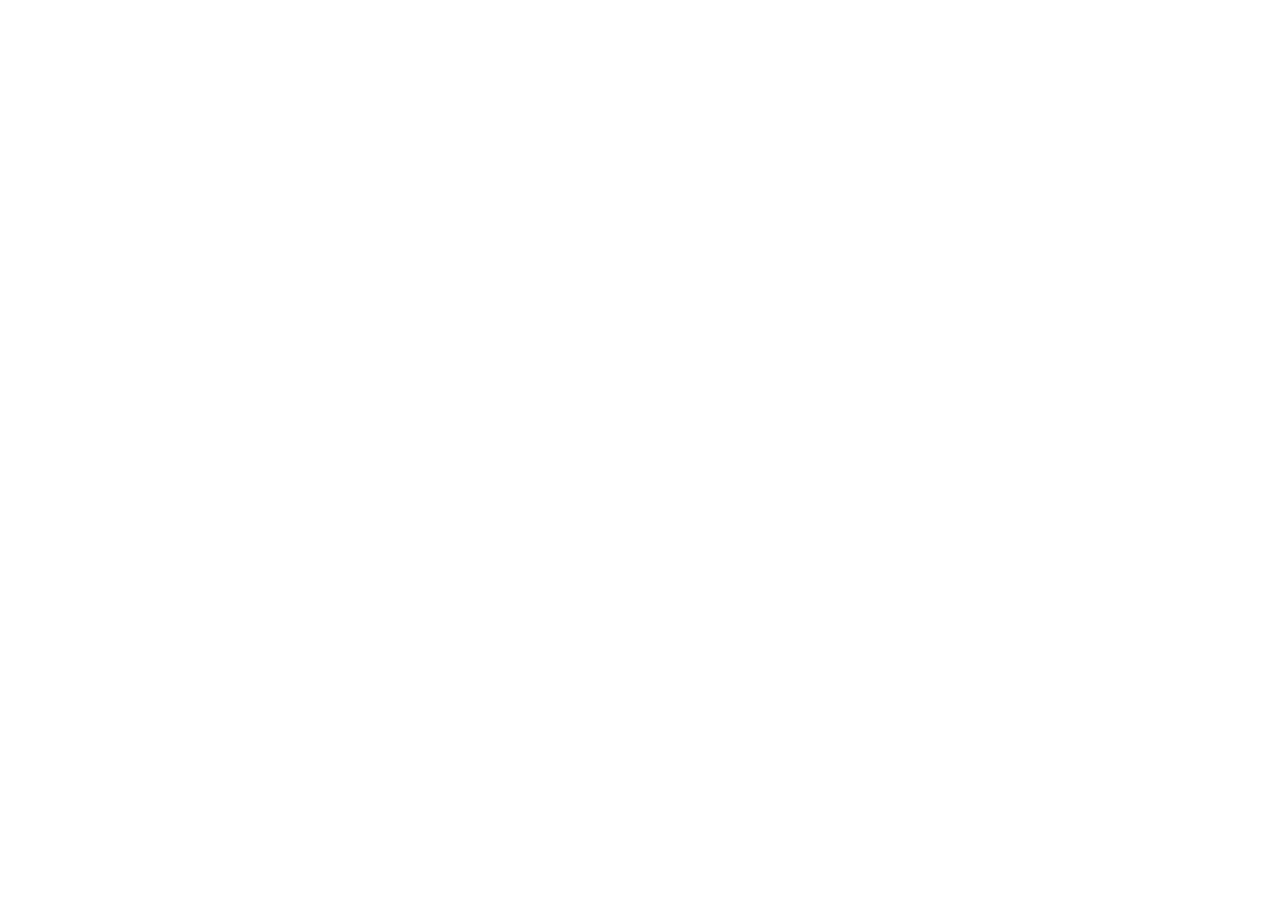
==== memory.html @ 63083161 "add memory" ====
<!DOCTYPE html>
<html lang="en">
<head>
  <meta charset="UTF-8" />
  <meta name="viewport" content="width=device-width, initial-scale=1.0" />
  <title>Group Memory | X-NLP Lab</title>
  <link rel="stylesheet" href="styles.css" />
</head>
<body data-page="memory">
  <main id="page-root"></main>
  <script src="data.js"></script>
  <script src="site.js"></script>
</body>
</html>
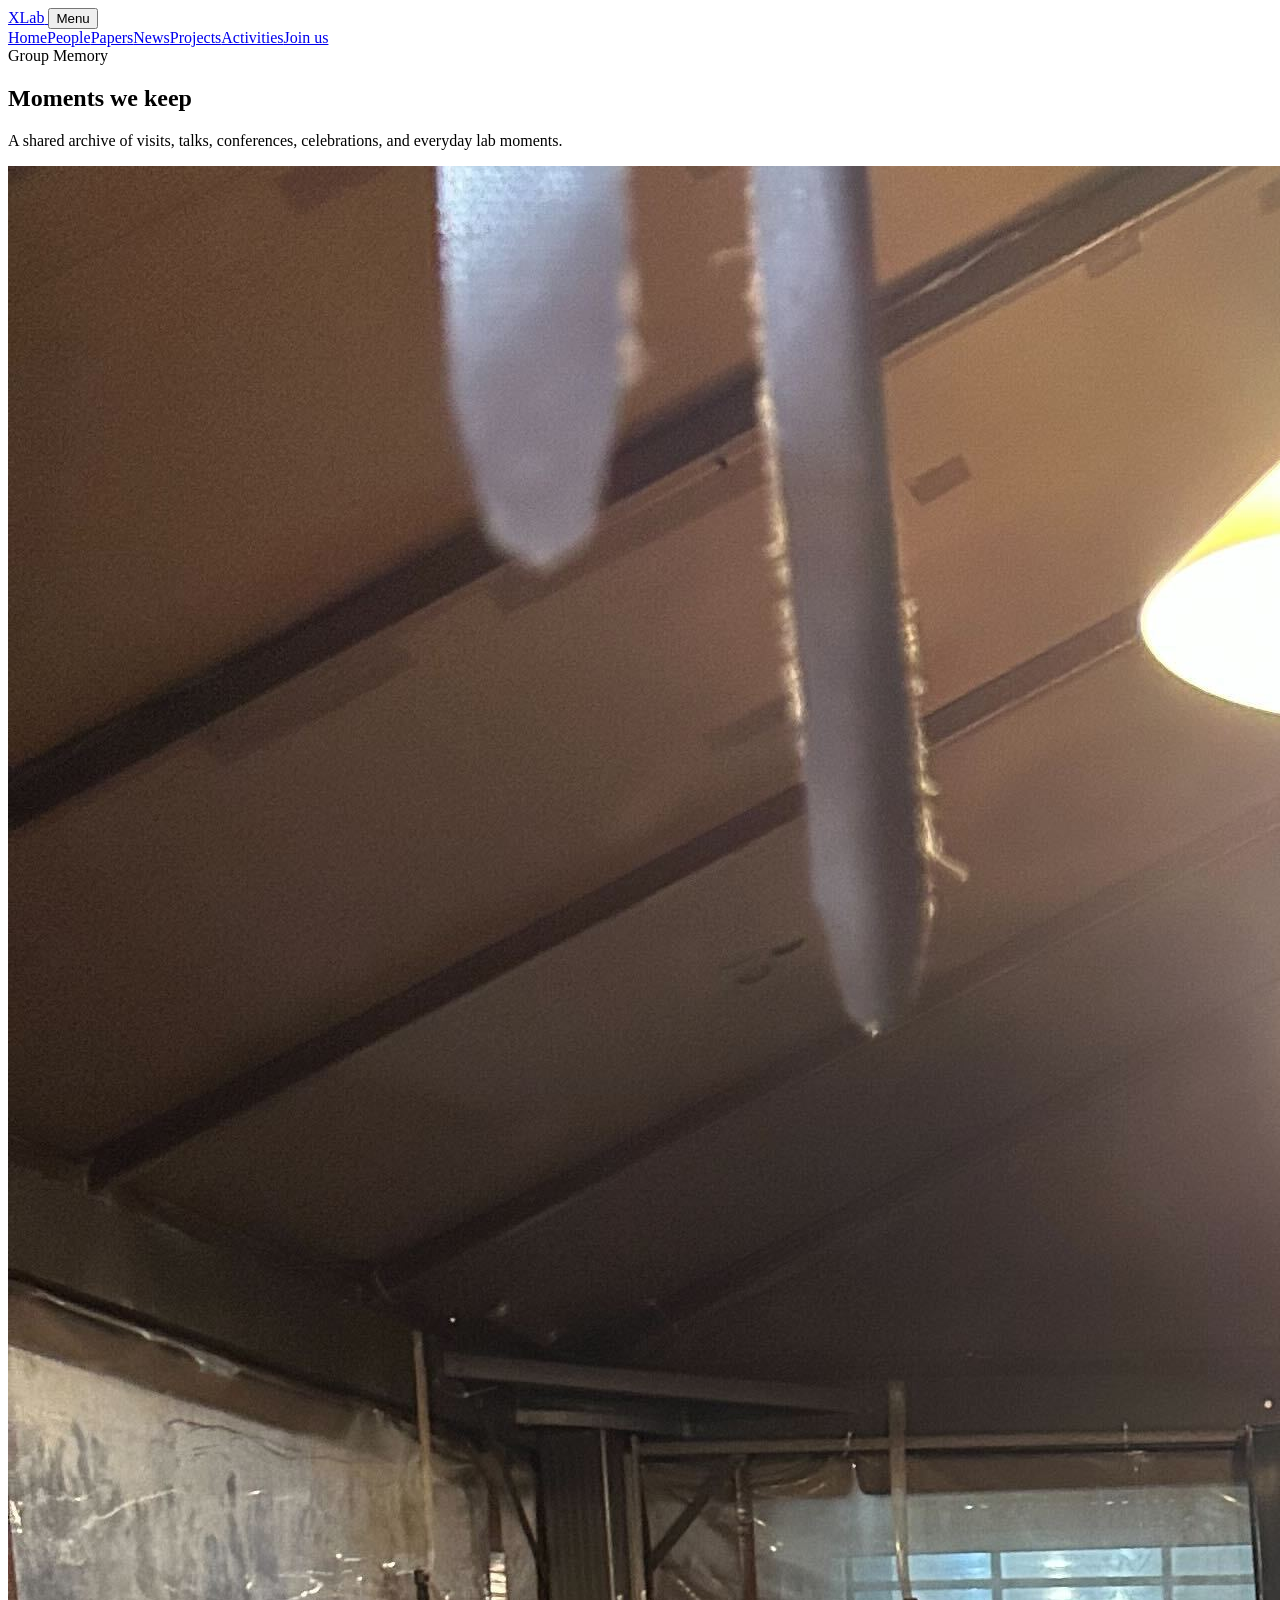
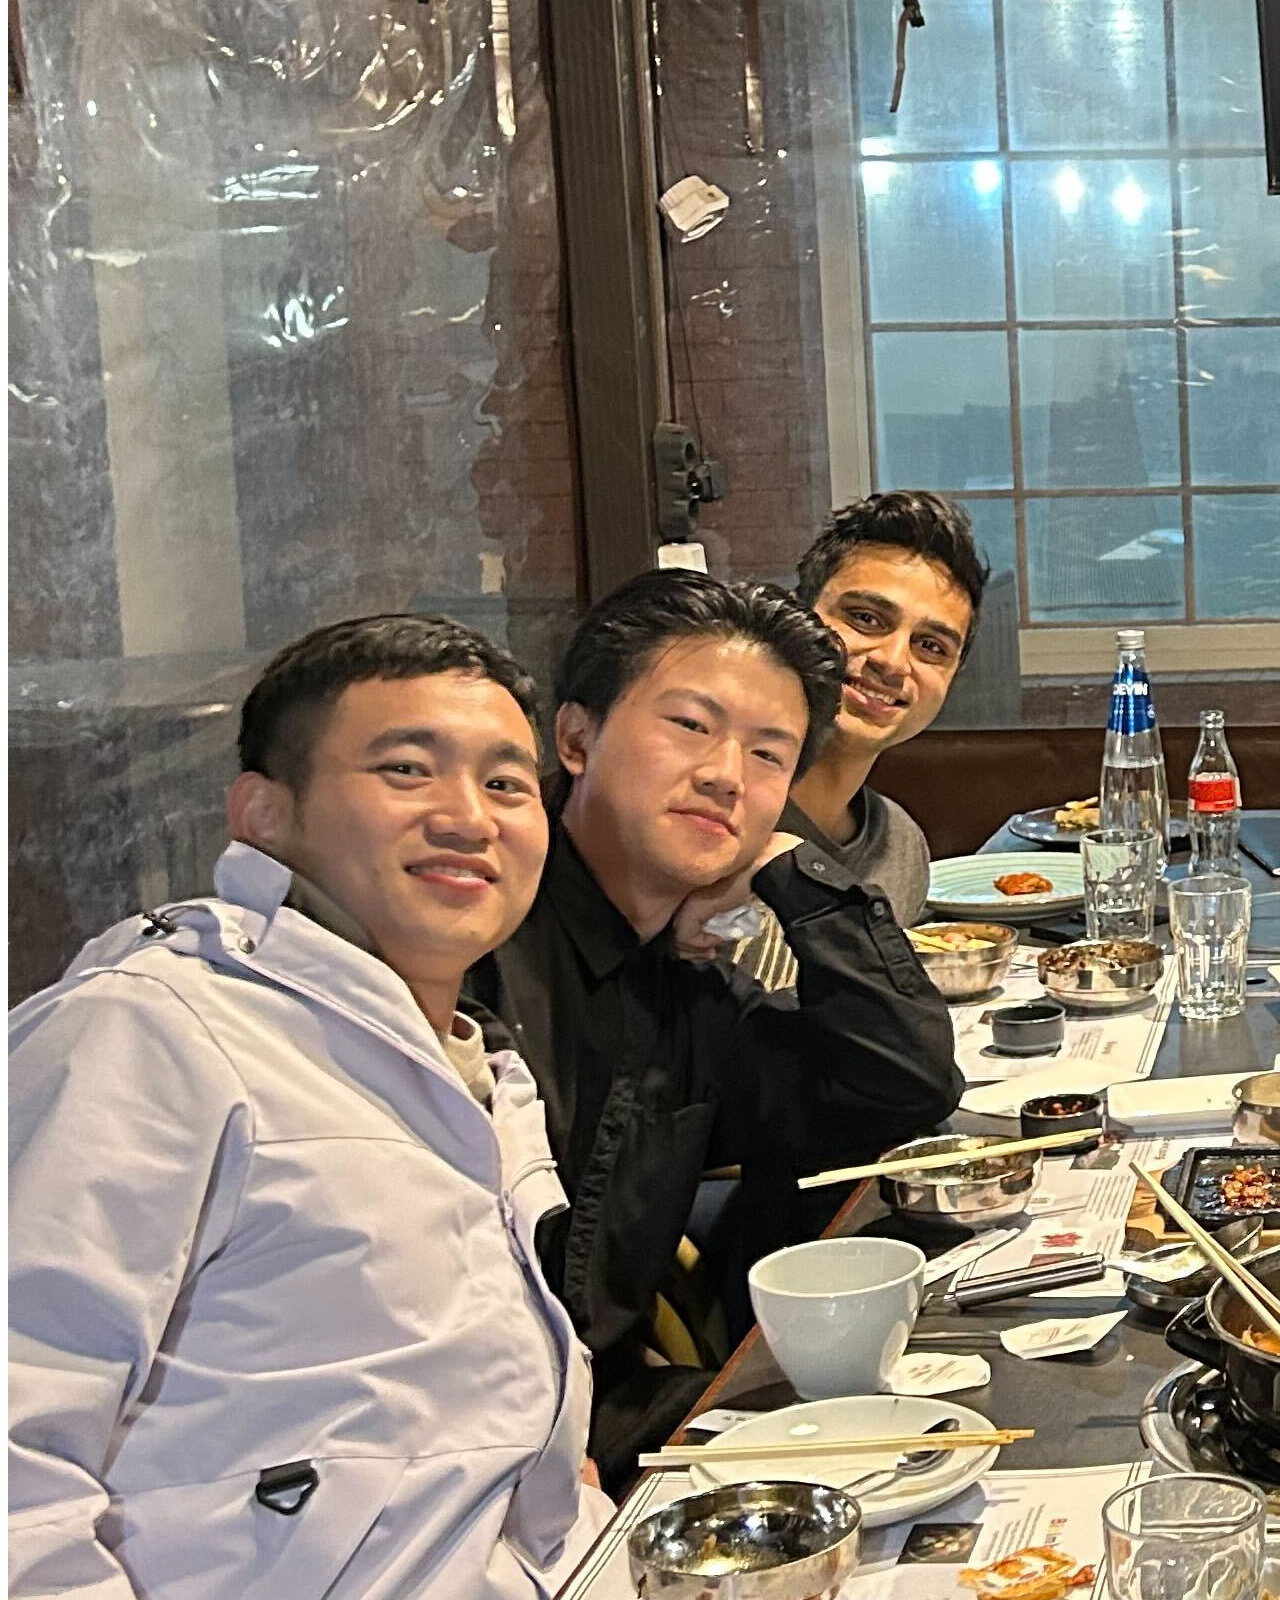
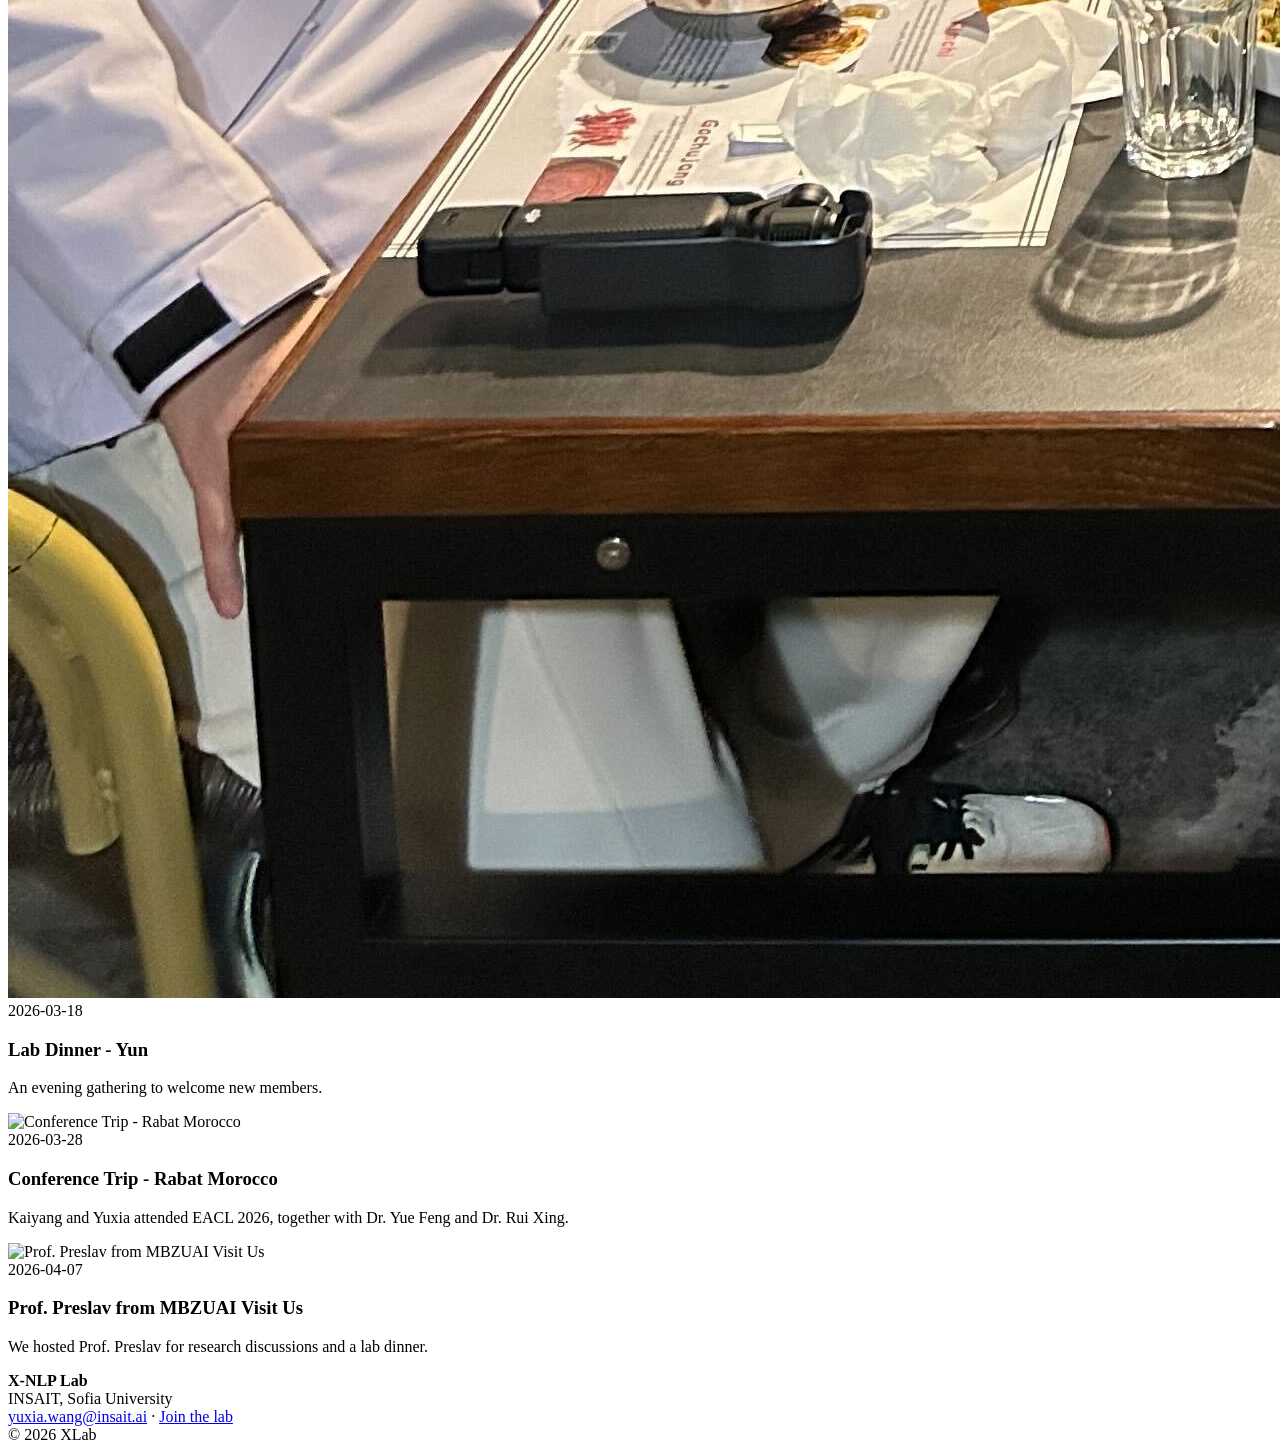
==== commit 756e51bf: "fix memory" ====
--- a/memory.html
+++ b/memory.html
@@ -4,11 +4,11 @@
   <meta charset="UTF-8" />
   <meta name="viewport" content="width=device-width, initial-scale=1.0" />
   <title>Group Memory | X-NLP Lab</title>
-  <link rel="stylesheet" href="styles.css" />
+  <link rel="stylesheet" href="ssets/css/styles.css" />
 </head>
 <body data-page="memory">
   <main id="page-root"></main>
-  <script src="data.js"></script>
-  <script src="site.js"></script>
+  <script src="assets/js/data.js"></script>
+  <script src="assets/js/site.js"></script>
 </body>
 </html>
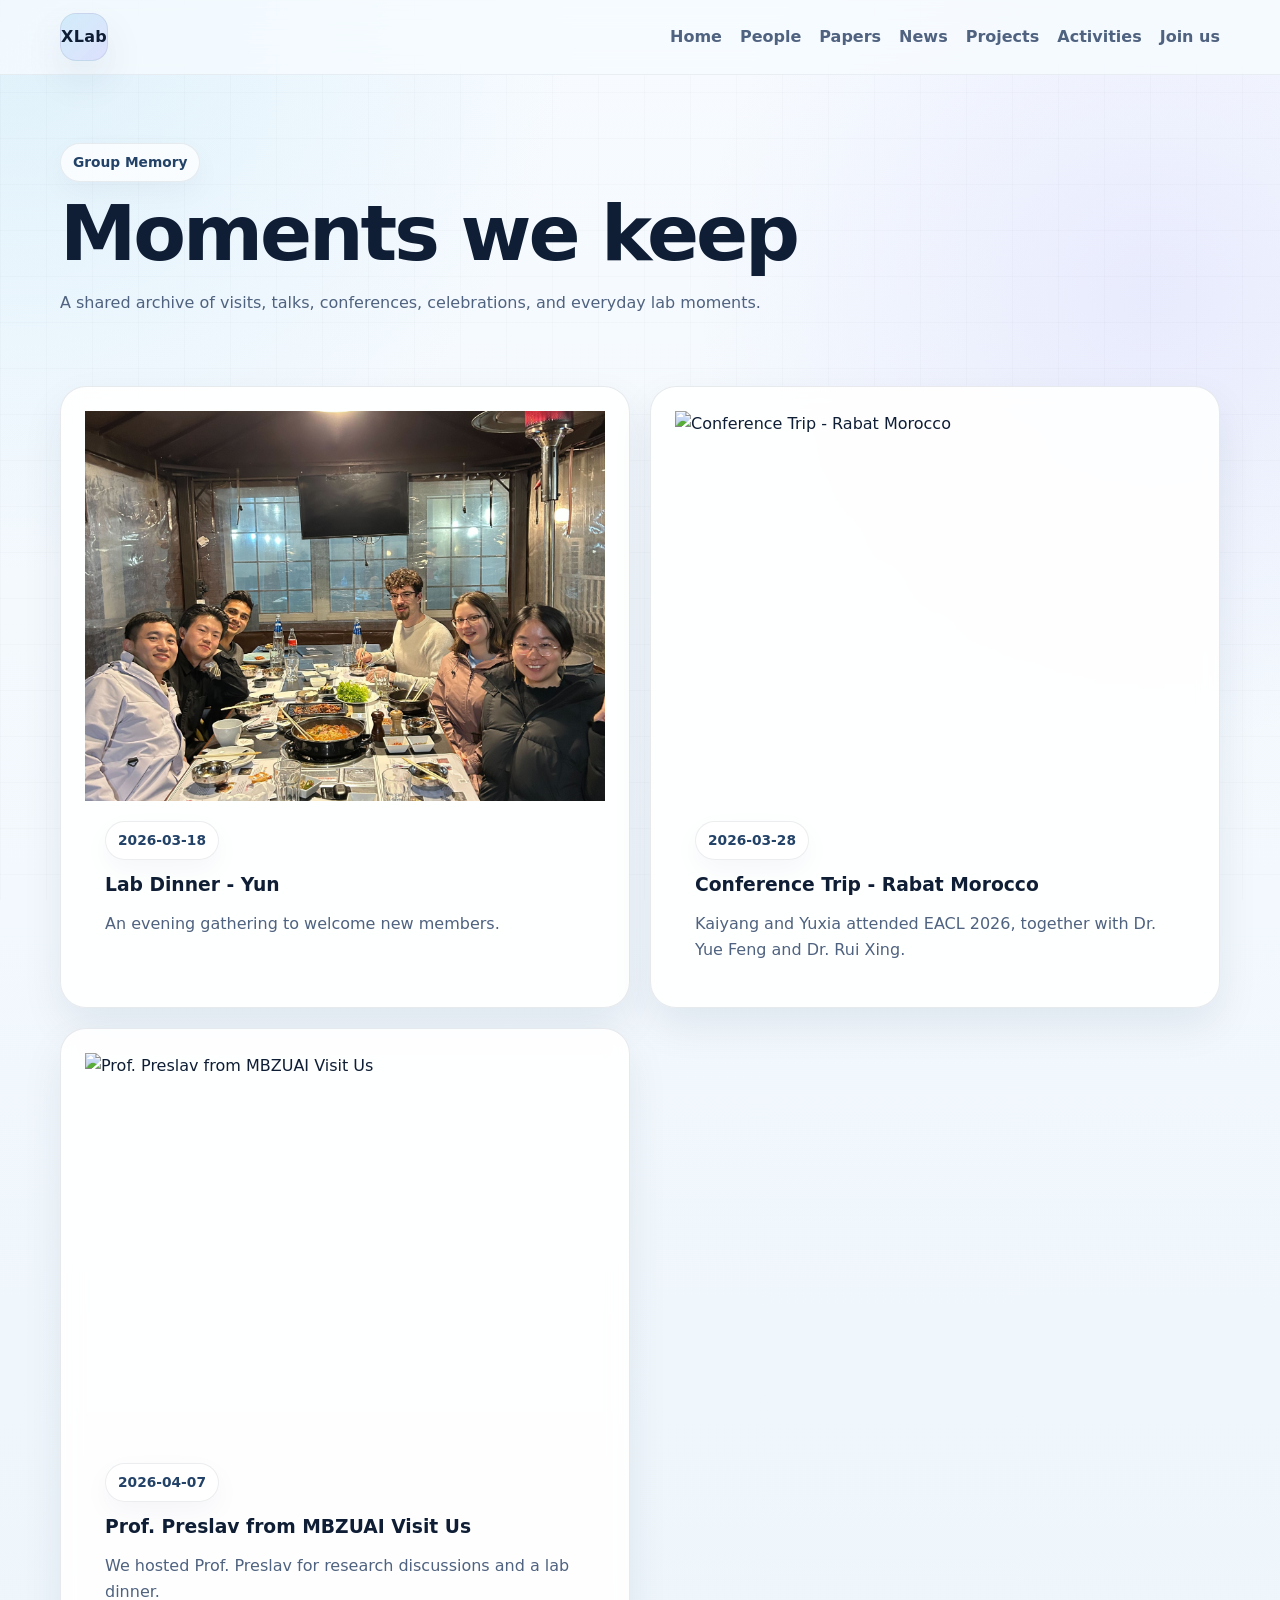
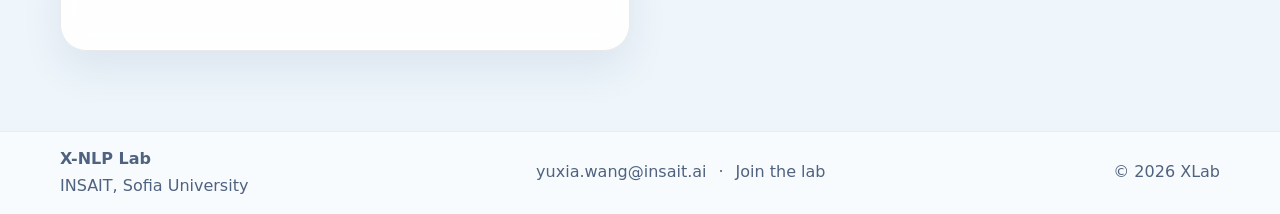
==== commit 307b6520: "update memory" ====
--- a/memory.html
+++ b/memory.html
@@ -4,7 +4,7 @@
   <meta charset="UTF-8" />
   <meta name="viewport" content="width=device-width, initial-scale=1.0" />
   <title>Group Memory | X-NLP Lab</title>
-  <link rel="stylesheet" href="ssets/css/styles.css" />
+  <link rel="stylesheet" href="assets/css/styles.css" />
 </head>
 <body data-page="memory">
   <main id="page-root"></main>
--- a/assets/css/styles.css
+++ b/assets/css/styles.css
@@ -0,0 +1,851 @@
+:root {
+  --bg: #f7fbff;
+  --bg-soft: #eef5fb;
+  --surface: rgba(255, 255, 255, 0.9);
+  --surface-strong: rgba(255, 255, 255, 0.97);
+  --line: rgba(10, 26, 54, 0.09);
+  --text: #0f1e35;
+  --muted: #4f627f;
+  --accent: #2aa9e0;
+  --accent-2: #7a6ff2;
+  --warm: #ffb86b;
+  --success: #2fae7c;
+  --shadow: 0 18px 42px rgba(17, 37, 75, 0.08);
+  --radius: 26px;
+  --container: min(1160px, calc(100% - 32px));
+}
+
+* { box-sizing: border-box; }
+
+html { scroll-behavior: smooth; }
+
+body {
+  margin: 0;
+  font-family: "Inter", system-ui, -apple-system, BlinkMacSystemFont, "Segoe UI", sans-serif;
+  color: var(--text);
+  background:
+    radial-gradient(circle at top left, rgba(42, 169, 224, 0.12), transparent 26%),
+    radial-gradient(circle at 90% 16%, rgba(122, 111, 242, 0.11), transparent 24%),
+    linear-gradient(180deg, #f7fbff 0%, #edf5fb 100%);
+  line-height: 1.65;
+  overflow-x: hidden;
+}
+
+body::before {
+  content: "";
+  position: fixed;
+  inset: 0;
+  background-image:
+    linear-gradient(rgba(12, 31, 61, 0.04) 1px, transparent 1px),
+    linear-gradient(90deg, rgba(12, 31, 61, 0.04) 1px, transparent 1px);
+  background-size: 46px 46px;
+  opacity: 0.45;
+  pointer-events: none;
+  z-index: -3;
+}
+
+a { color: inherit; text-decoration: none; }
+img { display: block; max-width: 100%; }
+
+.container { width: var(--container); margin-inline: auto; }
+
+.site-header {
+  position: sticky;
+  top: 0;
+  z-index: 30;
+  backdrop-filter: blur(18px);
+  background: rgba(247, 251, 255, 0.78);
+  border-bottom: 1px solid rgba(10, 26, 54, 0.06);
+}
+
+.nav-wrap {
+  min-height: 74px;
+  display: flex;
+  align-items: center;
+  justify-content: space-between;
+  gap: 20px;
+}
+
+.brand {
+  width: 48px;
+  height: 48px;
+  border-radius: 16px;
+  display: grid;
+  place-items: center;
+  font-weight: 800;
+  letter-spacing: 0.02em;
+  background: linear-gradient(135deg, rgba(42, 169, 224, 0.16), rgba(122, 111, 242, 0.18));
+  border: 1px solid rgba(10, 26, 54, 0.08);
+  box-shadow: var(--shadow);
+}
+
+.nav {
+  display: flex;
+  gap: 18px;
+  flex-wrap: wrap;
+}
+
+.nav a {
+  color: var(--muted);
+  font-weight: 600;
+  transition: color 0.2s ease, transform 0.2s ease;
+}
+
+.nav a:hover,
+.nav a.active {
+  color: var(--text);
+  transform: translateY(-1px);
+}
+
+.menu-button {
+  display: none;
+  background: var(--surface);
+  border: 1px solid var(--line);
+  color: var(--text);
+  border-radius: 14px;
+  padding: 9px 12px;
+  font: inherit;
+}
+
+.hero, .page-hero {
+  padding-top: 68px;
+  padding-bottom: 30px;
+}
+
+.hero {
+  display: grid;
+  grid-template-columns: 1.08fr 0.92fr;
+  gap: 26px;
+  align-items: center;
+}
+
+.page-hero h1, .hero h1 {
+  font-size: clamp(2.8rem, 6vw, 5rem);
+  line-height: 1.04;
+  margin: 12px 0 14px;
+  letter-spacing: -0.04em;
+}
+
+.hero-tagline {
+  font-size: clamp(1.1rem, 2.6vw, 1.46rem);
+  color: #213a63;
+  font-weight: 700;
+  margin: 0 0 10px;
+}
+
+.hero-text, .page-hero p, .section-head p, .card p, .map-note, .person-role, .paper-venue, .footer-wrap, .connection-card p, .activity-copy p {
+  color: var(--muted);
+}
+
+.eyebrow, .chip, .timeline-date, .tag {
+  display: inline-flex;
+  align-items: center;
+  gap: 8px;
+  width: fit-content;
+  border-radius: 999px;
+  padding: 7px 12px;
+  font-size: 0.86rem;
+  font-weight: 700;
+  border: 1px solid rgba(10, 26, 54, 0.08);
+  background: rgba(255, 255, 255, 0.74);
+  color: #234268;
+  box-shadow: 0 10px 28px rgba(17, 37, 75, 0.04);
+}
+
+.eyebrow.light {
+  background: rgba(42, 169, 224, 0.1);
+}
+
+.button {
+  display: inline-flex;
+  align-items: center;
+  justify-content: center;
+  min-height: 46px;
+  padding: 0 18px;
+  border-radius: 14px;
+  font-weight: 700;
+  transition: transform 0.18s ease, box-shadow 0.18s ease;
+}
+
+.button:hover {
+  transform: translateY(-1px);
+  box-shadow: 0 10px 24px rgba(17, 37, 75, 0.08);
+}
+
+.button.primary {
+  background: linear-gradient(135deg, var(--accent), var(--accent-2));
+  color: #fff;
+}
+
+.button.secondary, .button.tertiary {
+  background: rgba(255, 255, 255, 0.78);
+  border: 1px solid var(--line);
+}
+
+.hero-actions, .footer-links, .tag-row {
+  display: flex;
+  flex-wrap: wrap;
+  gap: 12px;
+}
+
+.mini-stats {
+  list-style: none;
+  padding: 0;
+  margin: 30px 0 0;
+  display: grid;
+  grid-template-columns: repeat(4, minmax(0, 1fr));
+  gap: 14px;
+}
+
+.mini-stats li, .card, .hero-card {
+  background: var(--surface);
+  border: 1px solid var(--line);
+  box-shadow: var(--shadow);
+}
+
+.mini-stats li {
+  border-radius: 20px;
+  padding: 18px;
+}
+
+.mini-stats strong {
+  display: block;
+  font-size: 1.4rem;
+}
+
+.mini-stats span {
+  color: var(--muted);
+}
+
+.hero-panel { min-width: 0; }
+
+.hero-card {
+  border-radius: 30px;
+  overflow: hidden;
+  padding: 22px;   /* ← ADD THIS */
+}
+
+.hero-card img {
+  width: 100%;
+  aspect-ratio: 16 / 10;
+  object-fit: cover;
+  border-radius: 20px;   /* optional but looks better */
+}
+
+.hero-card-body {
+  padding: 22px;
+}
+
+.hero-card-body h2 {
+  margin: 8px 0;
+}
+
+.section {
+  padding: 24px 0 54px;
+}
+
+.section-head {
+  max-width: 800px;
+  margin-bottom: 24px;
+}
+
+.section-head h2 {
+  font-size: clamp(2rem, 4vw, 3rem);
+  margin: 10px 0;
+  letter-spacing: -0.03em;
+}
+
+.topic-grid, .people-grid, .project-grid, .activity-grid, .connections-grid {
+  display: grid;
+  gap: 20px;
+}
+
+.topic-grid {
+  grid-template-columns: repeat(4, minmax(0, 1fr));
+}
+
+.people-grid {
+  grid-template-columns: repeat(4, minmax(0, 1fr));
+}
+
+.project-grid, .connections-grid {
+  grid-template-columns: repeat(3, minmax(0, 1fr));
+}
+
+.activity-grid {
+  grid-template-columns: repeat(3, minmax(0, 1fr));
+}
+
+.activity-link {
+  text-decoration: none;
+  color: inherit;
+  transition: transform 0.2s ease, box-shadow 0.2s ease;
+}
+
+.activity-link:hover {
+  transform: translateY(-4px);
+  box-shadow: 0 22px 48px rgba(17, 37, 75, 0.12);
+}
+
+.memory-list {
+  display: grid;
+  grid-template-columns: repeat(2, minmax(0, 1fr));
+  gap: 20px;
+}
+
+.memory-item {
+  padding: 0;
+  overflow: hidden;
+  display: block;
+}
+
+.memory-image img {
+  width: 100%;
+  aspect-ratio: 4 / 3;
+  object-fit: cover;
+  border-radius: 0;
+}
+
+.memory-copy {
+  padding: 20px;
+  display: grid;
+  gap: 10px;
+}
+
+.memory-copy h3 {
+  margin: 0;
+}
+
+.memory-copy p {
+  margin: 0;
+}
+
+.card {
+  border-radius: var(--radius);
+  padding: 24px;
+}
+
+.clean-list {
+  margin: 0;
+  padding-left: 1.15rem;
+  color: var(--muted);
+}
+
+.inline-link {
+  color: #195c9e;
+  font-weight: 700;
+}
+
+.person-card {
+  padding: 0;
+  overflow: hidden;
+}
+
+.person-card img {
+  width: 100%;
+  aspect-ratio: 1 / 1.08;
+  object-fit: cover;
+}
+
+.person-content {
+  padding: 18px 18px 22px;
+}
+
+.person-content .tag-row {
+  margin-bottom: 12px;
+}
+
+.person-name-link {
+  color: inherit;
+  text-decoration: none;
+}
+
+.person-name-link:hover {
+  text-decoration: underline;
+}
+
+.person-img-link {
+  display: block;
+  overflow: hidden;
+}
+
+.person-img-link img {
+  transition: transform 0.2s ease, opacity 0.2s ease;
+}
+
+.person-img-link:hover img {
+  transform: scale(1.04);
+  opacity: 0.85;
+}
+
+.person-img-link:active img {
+  transform: scale(0.98);
+  opacity: 0.7;
+}
+
+.person-content h3,
+.paper-entry h3,
+.project-card h3,
+.activity-copy h3,
+.connection-card h3,
+.timeline-content h3,
+.join-card h2,
+.urgent-card h2 {
+  margin: 0 0 8px;
+}
+
+.paper-list {
+  display: grid;
+  gap: 16px;
+}
+
+.paper-entry {
+  display: flex;
+  justify-content: space-between;
+  gap: 18px;
+  align-items: flex-start;
+}
+
+.paper-main {
+  flex: 1 1 520px;
+}
+
+.paper-side {
+  width: min(280px, 100%);
+  display: grid;
+  gap: 12px;
+  justify-items: end;
+}
+
+.timeline {
+  position: relative;
+  display: grid;
+  gap: 20px;
+}
+
+.timeline::before {
+  content: "";
+  position: absolute;
+  left: 18px;
+  top: 0;
+  bottom: 0;
+  width: 2px;
+  background: linear-gradient(180deg, rgba(42, 169, 224, 0.9), rgba(122, 111, 242, 0.5));
+}
+
+.timeline-item {
+  position: relative;
+  padding-left: 52px;
+}
+
+.timeline-dot {
+  position: absolute;
+  top: 24px;
+  left: 10px;
+  width: 18px;
+  height: 18px;
+  border-radius: 50%;
+  background: linear-gradient(135deg, var(--accent), var(--accent-2));
+  box-shadow: 0 0 0 7px rgba(42, 169, 224, 0.14);
+}
+
+.project-top, .connection-card, .join-layout {
+  display: flex;
+  gap: 16px;
+}
+
+.project-top {
+  flex-direction: column;   /* stack vertically */
+  align-items: flex-start;  /* left align */
+  gap: 6px;                 /* tighter spacing */
+}
+
+.project-card {
+  display: grid;
+  gap: 16px;
+}
+
+.activity-card {
+  padding: 0;
+  overflow: hidden;
+}
+
+.activity-card img {
+  width: 100%;
+  aspect-ratio: 4 / 3;
+  object-fit: cover;
+}
+
+.activity-copy {
+  padding: 20px;
+}
+
+.connection-card {
+  align-items: center;
+  min-height: 140px;
+}
+
+.connection-mark {
+  width: 58px;
+  height: 58px;
+  border-radius: 18px;
+  display: grid;
+  place-items: center;
+  font-weight: 800;
+  color: white;
+  background: linear-gradient(135deg, var(--accent), var(--accent-2));
+  flex-shrink: 0;
+}
+
+.join-layout {
+  display: grid;
+  grid-template-columns: 1fr 1.05fr;
+  align-items: start;   /* ← add this */
+}
+
+.join-card, .urgent-card {
+  display: grid;
+  gap: 16px;
+  align-self: start;
+}
+
+/* --- Why Join Section --- */
+.join-why-card {
+  margin-top: 22px;
+  display: grid;
+  gap: 18px;
+}
+
+.join-why-images {
+  display: grid;
+  grid-template-columns: repeat(2, minmax(0, 1fr));
+  gap: 18px;
+}
+
+.join-why-image img {
+  width: 100%;
+  aspect-ratio: 4 / 3;
+  object-fit: cover;
+  border-radius: 22px;
+}
+
+.join-why-list {
+  margin-top: 4px;
+}
+
+.contact-panel {
+  margin-top: 6px;
+  padding-top: 6px;
+}
+
+.urgent-list {
+  display: grid;
+  gap: 18px;
+}
+
+.urgent-item {
+  padding: 18px;
+  border-radius: 22px;
+  background: rgba(42, 169, 224, 0.06);
+  border: 1px solid rgba(42, 169, 224, 0.12);
+}
+
+.map-card {
+  padding: 0;
+  overflow: hidden;
+}
+
+.map-shell {
+  padding: 22px;
+}
+
+.widget-slot {
+  border-radius: 24px;
+  border: 1px solid rgba(10, 26, 54, 0.08);
+  background:
+    radial-gradient(circle at 18% 10%, rgba(42, 169, 224, 0.12), transparent 20%),
+    linear-gradient(180deg, #f9fcff 0%, #edf6fe 100%);
+  min-height: 400px;
+  display: flex;
+  align-items: center;
+  justify-content: center;
+}
+
+.flat-map-frame {
+  width: 100%;
+  overflow: hidden;
+  display: flex;
+  justify-content: center;
+  padding: 18px;
+}
+
+.flat-map-host {
+  width: 100%;
+  display: flex;
+  justify-content: center;
+}
+
+.flat-map-host iframe,
+.flat-map-host canvas,
+.flat-map-host svg,
+.flat-map-host img {
+  max-width: 100%;
+  height: auto !important;
+  display: block;
+}
+
+.map-note {
+  margin-top: 12px;
+  font-size: 0.95rem;
+  text-align: center;
+}
+
+.site-footer {
+  border-top: 1px solid rgba(10, 26, 54, 0.06);
+  margin-top: 26px;
+  background: rgba(255, 255, 255, 0.55);
+}
+
+.footer-wrap {
+  min-height: 82px;
+  display: flex;
+  align-items: center;
+  justify-content: space-between;
+  gap: 16px;
+}
+
+.reveal {
+  opacity: 0;
+  transform: translateY(18px);
+  transition: opacity 0.7s ease, transform 0.7s ease;
+}
+
+.reveal.visible {
+  opacity: 1;
+  transform: translateY(0);
+}
+
+.delay-1 { transition-delay: 0.08s; }
+.delay-2 { transition-delay: 0.16s; }
+
+@media (max-width: 1080px) {
+  .hero,
+  .join-layout,
+  .topic-grid,
+  .people-grid,
+  .project-grid,
+  .activity-grid,
+  .connections-grid {
+    grid-template-columns: repeat(2, minmax(0, 1fr));
+  }
+
+  .join-layout {
+    grid-template-columns: 1fr;
+  }
+}
+
+@media (max-width: 860px) {
+  .memory-list {
+    grid-template-columns: 1fr;
+  }
+}
+
+@media (max-width: 860px) {
+  .paper-entry,
+  .hero {
+    grid-template-columns: 1fr;
+    display: grid;
+  }
+
+  .paper-side {
+    width: 100%;
+    justify-items: start;
+  }
+
+  .mini-stats {
+    grid-template-columns: repeat(2, minmax(0, 1fr));
+  }
+
+  .footer-wrap {
+    flex-direction: column;
+    justify-content: center;
+    text-align: center;
+    padding: 14px 0;
+  }
+}
+
+@media (max-width: 760px) {
+  .join-why-images {
+    grid-template-columns: 1fr;
+  }
+  .nav {
+    position: absolute;
+    left: 16px;
+    right: 16px;
+    top: 72px;
+    display: none;
+    flex-direction: column;
+    padding: 16px;
+    border-radius: 20px;
+    background: rgba(255, 255, 255, 0.98);
+    border: 1px solid rgba(10, 26, 54, 0.08);
+    box-shadow: var(--shadow);
+  }
+
+  .nav.open { display: flex; }
+  .menu-button { display: inline-flex; }
+
+  .topic-grid,
+  .people-grid,
+  .project-grid,
+  .activity-grid,
+  .connections-grid,
+  .mini-stats {
+    grid-template-columns: 1fr;
+  }
+
+  .widget-slot {
+    min-height: 320px;
+  }
+
+  .map-shell {
+    padding: 14px;
+  }
+}
+.page-hero-compact {
+  max-width: 880px;
+  padding-top: 56px;
+  padding-bottom: 14px;
+}
+
+.section-people-block {
+  padding-top: 10px;
+  padding-bottom: 44px;
+}
+
+.section-head-slim {
+  margin-bottom: 18px;
+}
+
+.people-grid {
+  grid-template-columns: repeat(3, minmax(0, 1fr));
+  align-items: stretch;
+}
+
+.person-card {
+  display: flex;
+  flex-direction: column;
+  min-height: 100%;
+  border-radius: 28px;
+  background: rgba(255,255,255,0.94);
+  transition: transform 0.2s ease, box-shadow 0.2s ease, border-color 0.2s ease;
+}
+
+.person-card:hover {
+  transform: translateY(-4px);
+  box-shadow: 0 22px 48px rgba(17, 37, 75, 0.12);
+  border-color: rgba(42, 169, 224, 0.18);
+}
+
+.person-media {
+  padding: 16px 16px 0;
+}
+
+.person-img-link {
+  display: block;
+  overflow: hidden;
+  border-radius: 24px;
+  background: linear-gradient(180deg, #f8fbff 0%, #eef5fb 100%);
+}
+
+.person-card img {
+  width: 100%;
+  aspect-ratio: 1 / 1.02;
+  object-fit: cover;
+}
+
+.person-content {
+  display: flex;
+  flex-direction: column;
+  gap: 12px;
+  padding: 16px 18px 20px;
+  flex: 1;
+}
+
+.person-heading h3 {
+  margin-bottom: 4px;
+  font-size: 1.28rem;
+  line-height: 1.2;
+}
+
+.person-role {
+  margin: 0;
+  font-size: 0.98rem;
+}
+
+.person-tags {
+  gap: 8px;
+}
+
+.compact-tag {
+  padding: 5px 10px;
+  font-size: 0.78rem;
+  line-height: 1.15;
+  box-shadow: none;
+}
+
+.person-links {
+  display: flex;
+  flex-wrap: wrap;
+  gap: 10px 14px;
+  margin-top: auto;
+  padding-top: 4px;
+}
+
+.person-homepage {
+  display: inline-flex;
+  align-items: center;
+  gap: 6px;
+  color: #195c9e;
+  font-weight: 700;
+}
+
+.person-homepage:hover,
+.inline-link:hover,
+.person-name-link:hover {
+  color: #123f72;
+}
+
+.person-name-link {
+  text-decoration: none;
+}
+
+.card,
+.mini-stats li,
+.hero-card {
+  backdrop-filter: blur(10px);
+}
+
+.section-head p {
+  max-width: 720px;
+}
+
+@media (max-width: 1080px) {
+  .people-grid {
+    grid-template-columns: repeat(2, minmax(0, 1fr));
+  }
+}
+
+@media (max-width: 760px) {
+  .people-grid {
+    grid-template-columns: 1fr;
+  }
+
+  .person-content {
+    padding: 16px 16px 18px;
+  }
+
+  .page-hero-compact {
+    padding-top: 42px;
+  }
+}
